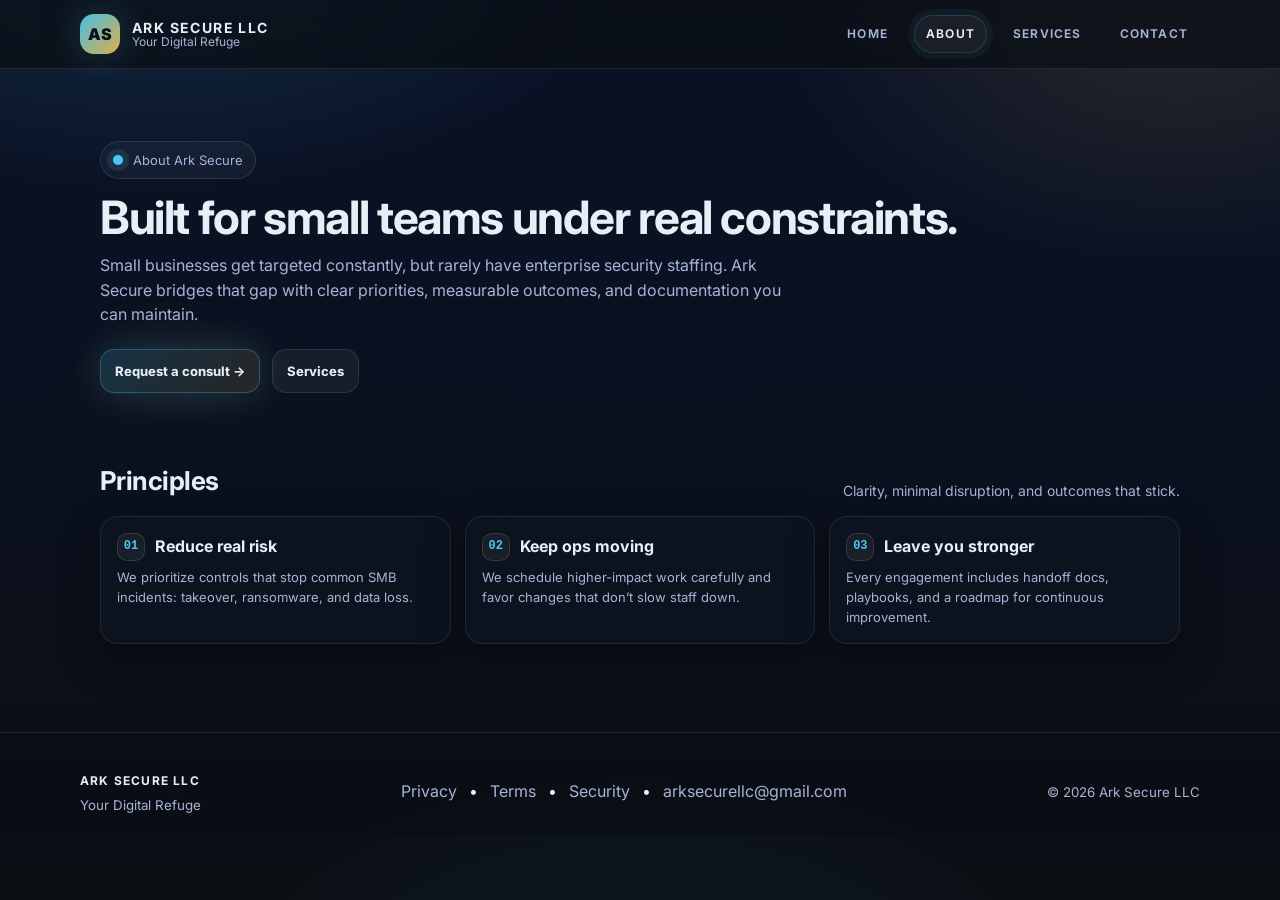
==== about.html @ b8de1283 "Add files via upload" ====
<!DOCTYPE html>
<html lang="en">
<head>
<meta charset="utf-8" />
<meta name="viewport" content="width=device-width, initial-scale=1" />
<link rel="canonical" href="https://arksecure.io/about" />
<meta name="description" content="About Ark Secure LLC — practical cybersecurity for small teams." />

<link rel="apple-touch-icon" sizes="180x180" href="/assets/favicons/apple-touch-icon.png">
<link rel="icon" type="image/png" sizes="32x32" href="/assets/favicons/favicon-32x32.png">
<link rel="icon" type="image/png" sizes="16x16" href="/assets/favicons/favicon-16x16.png">
<link rel="manifest" href="/assets/favicons/site.webmanifest">
<link rel="shortcut icon" href="/assets/favicons/favicon.ico">
<meta name="theme-color" content="#0a1228">

<meta property="og:title" content="Ark Secure LLC | Your Digital Refuge" />
<meta property="og:description" content="Practical cybersecurity for small businesses: assessments, hardening, and incident readiness." />
<meta property="og:type" content="website" />
<meta property="og:url" content="https://arksecure.io/about" />
<meta property="og:image" content="https://arksecure.io/assets/favicons/android-chrome-512x512.png" />

<title>About | Ark Secure LLC</title>
<style>
@import url('https://fonts.googleapis.com/css2?family=Inter:wght@400;500;600;700;800&display=swap');

:root{
  --bg:#0b0f14;
  --bg2:#0a1228;
  --surface:rgba(17,26,58,0.72);
  --surface2:rgba(15,22,32,0.72);
  --text:#e8eef5;
  --muted:#a5b4d6;
  --border:rgba(255,255,255,0.09);

  --teal:#4cc9f0;
  --gold:#f2c14e;

  --shadow2: 0 14px 40px rgba(0,0,0,0.35);
  --radius: 18px;
  --max: 1120px;
  --sans: Inter, system-ui, -apple-system, Segoe UI, Roboto, Helvetica, Arial;
  --mono: ui-monospace, SFMono-Regular, Menlo, Monaco, Consolas, "Liberation Mono", "Courier New", monospace;

  --glow: 0 0 36px rgba(76,201,240,0.18), 0 0 60px rgba(242,193,78,0.10);
}

*{box-sizing:border-box}
html,body{height:100%}
body{
  margin:0;
  font-family:var(--sans);
  background:
    radial-gradient(900px 520px at 12% -10%, rgba(76,201,240,0.16), transparent 55%),
    radial-gradient(820px 520px at 92% 2%, rgba(242,193,78,0.12), transparent 48%),
    radial-gradient(900px 520px at 50% 118%, rgba(76,201,240,0.09), transparent 55%),
    linear-gradient(180deg, var(--bg2), var(--bg));
  color:var(--text);
  line-height:1.55;
}

a{color:inherit}
.container{max-width:var(--max); margin:0 auto; padding:0 20px;}
::selection{background: rgba(76,201,240,0.25);}

.nav{
  position:sticky; top:0; z-index:50;
  background: rgba(11,15,20,0.72);
  backdrop-filter: blur(12px);
  border-bottom: 1px solid var(--border);
}
.nav-inner{
  display:flex; align-items:center; justify-content:space-between;
  padding: 14px 0;
  gap: 14px;
}
.brand{
  display:flex; align-items:center; gap:12px;
  text-decoration:none;
  color: var(--text);
}
.brand .mark{
  width:40px; height:40px;
  border-radius:14px;
  background: linear-gradient(135deg, rgba(76,201,240,0.95), rgba(242,193,78,0.90));
  box-shadow: var(--glow);
  display:grid; place-items:center;
  color:#08101f;
  font-weight:900;
  letter-spacing:-0.02em;
}
.brand .name{display:flex; flex-direction:column; line-height:1.1;}
.brand strong{
  font-size:14px;
  letter-spacing:0.10em;
  text-transform:uppercase;
}
.brand span{font-size:12px;color:var(--muted);}

.nav-links{display:flex; gap:14px; align-items:center;}
.nav-links a{
  text-decoration:none;
  color: var(--muted);
  font-weight: 650;
  font-size: 12px;
  letter-spacing: 0.10em;
  text-transform: uppercase;
  padding: 9px 11px;
  border-radius: 999px;
  border: 1px solid transparent;
  transition: background .12s ease, color .12s ease, border-color .12s ease;
}
.nav-links a:hover{
  color: var(--text);
  background: rgba(255,255,255,0.06);
  border-color: rgba(255,255,255,0.07);
}
.nav-links a[aria-current="page"]{
  color: var(--text);
  background: rgba(255,255,255,0.06);
  border-color: rgba(76,201,240,0.20);
  box-shadow: 0 0 0 6px rgba(76,201,240,0.06);
}

.btn{
  display:inline-flex; align-items:center; gap:10px;
  padding: 11px 14px;
  border-radius: 14px;
  border: 1px solid rgba(255,255,255,0.10);
  background: rgba(255,255,255,0.05);
  color: var(--text);
  text-decoration:none;
  font-weight: 750;
  font-size: 13px;
  transition: transform .10s ease, background .12s ease, border-color .12s ease, box-shadow .12s ease;
  will-change: transform;
}
.btn:hover{
  transform: translateY(-1px);
  background: rgba(255,255,255,0.08);
  border-color: rgba(255,255,255,0.14);
}
.btn.primary{
  border-color: rgba(76,201,240,0.30);
  background: linear-gradient(135deg, rgba(76,201,240,0.18), rgba(242,193,78,0.12));
  box-shadow: var(--glow);
}
.btn.primary:hover{
  border-color: rgba(76,201,240,0.45);
  box-shadow: 0 0 42px rgba(76,201,240,0.22), 0 0 70px rgba(242,193,78,0.14);
}

.hero{padding: 72px 0 34px;}
.kicker{
  display:inline-flex; gap:10px; align-items:center;
  border:1px solid rgba(255,255,255,0.10);
  background: rgba(255,255,255,0.04);
  padding: 8px 12px;
  border-radius: 999px;
  color: var(--muted);
  font-size: 13px;
}
.dot{
  width:10px; height:10px; border-radius:50%;
  background: var(--teal);
  box-shadow: 0 0 0 6px rgba(76,201,240,0.12);
}
h1{
  margin: 14px 0 10px;
  font-size: 46px;
  line-height: 1.08;
  letter-spacing: -0.03em;
}
.subhead{
  margin: 0 0 22px;
  color: var(--muted);
  font-size: 16px;
  max-width: 70ch;
}
.actions{display:flex; gap:12px; flex-wrap:wrap; margin-top: 10px;}

.grid{
  display:grid;
  grid-template-columns: 1.15fr 0.85fr;
  gap: 18px;
  align-items: stretch;
}
.card{
  border:1px solid var(--border);
  background: var(--surface2);
  border-radius: var(--radius);
  box-shadow: var(--shadow2);
  overflow:hidden;
}
.card-pad{padding: 18px;}
.mini-title{
  font-size: 12px;
  color: var(--muted);
  letter-spacing: 0.16em;
  text-transform: uppercase;
  margin:0 0 8px;
}
.list{display:grid; gap:10px;}
.item{
  border:1px solid rgba(255,255,255,0.10);
  background: rgba(255,255,255,0.04);
  border-radius: 14px;
  padding: 12px;
}
.item strong{display:block; font-size: 14px;}
.item span{display:block; color: var(--muted); font-size: 12.5px; margin-top:2px;}

section{padding: 34px 0;}
.section-title{
  display:flex; align-items:flex-end; justify-content:space-between;
  gap: 12px; margin-bottom: 14px;
}
.section-title h2{margin:0; font-size: 26px; letter-spacing: -0.02em;}
.section-title p{margin:0; color: var(--muted); font-size: 14px; max-width: 78ch;}

.grid-3{display:grid; grid-template-columns: repeat(3, 1fr); gap: 14px;}
.service{padding: 16px;}
.service h3{
  margin:0 0 6px;
  font-size: 16px;
  display:flex; align-items:center; gap:10px;
}
.icon{
  width:28px; height:28px;
  border-radius: 10px;
  border: 1px solid rgba(255,255,255,0.12);
  background: rgba(255,255,255,0.05);
  display:grid; place-items:center;
  font-family: var(--mono);
  font-size: 12px;
  color: var(--teal);
}
.service p{margin:0; color: var(--muted); font-size: 13px;}
.service ul{margin:10px 0 0; padding-left:18px; color: var(--muted); font-size: 13px;}
.service li{margin:6px 0;}

hr.sep{border:none;border-top: 1px solid rgba(255,255,255,0.10);margin: 18px 0;}

.form{display:grid; grid-template-columns: 1fr 1fr; gap: 14px;}
label{display:block; font-size:12px; color: var(--muted); margin-bottom:6px;}
input, textarea{
  width:100%;
  padding: 12px 12px;
  border-radius: 14px;
  border: 1px solid rgba(255,255,255,0.12);
  background: rgba(255,255,255,0.04);
  color: var(--text);
  font-family: var(--sans);
  outline: none;
}
textarea{min-height: 140px; resize: vertical;}
input:focus, textarea:focus{
  border-color: rgba(76,201,240,0.45);
  box-shadow: 0 0 0 6px rgba(76,201,240,0.10);
}
.note{font-size:12px; color: var(--muted); margin-top: 10px;}

.footer{
  margin-top: 54px;
  border-top: 1px solid var(--border);
  background: rgba(11,15,20,0.72);
}
.footer-inner{
  padding: 34px 0 18px;
  display:flex; align-items:center; justify-content:space-between;
  gap: 14px; flex-wrap:wrap;
}
.footer strong{letter-spacing:0.10em; text-transform:uppercase; font-size:12px;}
.footer small{color: var(--muted);}
.footer-links{display:flex; gap:12px; flex-wrap:wrap;}
.footer-links a{color: var(--muted); text-decoration:none;}
.footer-links a:hover{color: var(--text); text-decoration:underline;}

/* Animations */
.reveal{opacity:0; transform: translateY(10px);}
.reveal.is-visible{opacity:1; transform: translateY(0); transition: opacity .6s ease, transform .6s ease;}
@media (prefers-reduced-motion: reduce){
  .reveal{opacity:1; transform:none;}
  .btn{transition:none}
}

/* Responsive */
@media (max-width: 920px){
  .grid{grid-template-columns: 1fr;}
  h1{font-size: 38px;}
  .grid-3{grid-template-columns: 1fr;}
  .form{grid-template-columns: 1fr;}
  .nav-links{display:none;}
}
</style>
</head>
<body>
<header class="nav">
  <div class="container nav-inner">
    <a class="brand" href="/index.html" aria-label="Ark Secure LLC">
      <div class="mark">AS</div>
      <div class="name">
        <strong>ARK SECURE LLC</strong>
        <span>Your Digital Refuge</span>
      </div>
    </a>

    <nav class="nav-links" aria-label="Primary">
      <a href="/index.html">Home</a>
      <a href="/about.html" aria-current="page">About</a>
      <a href="/services.html">Services</a>
      <a href="/contact.html">Contact</a>
    </nav>
  </div>
</header>
<main>

<section class="hero">
  <div class="container">
    <div class="kicker reveal"><span class="dot"></span> About Ark Secure</div>
    <h1 class="reveal">Built for small teams under real constraints.</h1>
    <p class="subhead reveal">
      Small businesses get targeted constantly, but rarely have enterprise security staffing.
      Ark Secure bridges that gap with clear priorities, measurable outcomes, and documentation you can maintain.
    </p>
    <div class="actions reveal">
      <a class="btn primary" href="/contact.html">Request a consult →</a>
      <a class="btn" href="/services.html">Services</a>
    </div>
  </div>
</section>

<section>
  <div class="container">
    <div class="section-title reveal">
      <h2>Principles</h2>
      <p>Clarity, minimal disruption, and outcomes that stick.</p>
    </div>

    <div class="grid-3">
      <div class="card service reveal">
        <h3><span class="icon">01</span> Reduce real risk</h3>
        <p>We prioritize controls that stop common SMB incidents: takeover, ransomware, and data loss.</p>
      </div>
      <div class="card service reveal">
        <h3><span class="icon">02</span> Keep ops moving</h3>
        <p>We schedule higher-impact work carefully and favor changes that don’t slow staff down.</p>
      </div>
      <div class="card service reveal">
        <h3><span class="icon">03</span> Leave you stronger</h3>
        <p>Every engagement includes handoff docs, playbooks, and a roadmap for continuous improvement.</p>
      </div>
    </div>
  </div>
</section>

</main>
<footer class="footer">
  <div class="container footer-inner">
    <div>
      <strong>ARK SECURE LLC</strong><br>
      <small>Your Digital Refuge</small>
    </div>

    <div class="footer-links">
      <a href="/privacy.html">Privacy</a>
      <span aria-hidden="true">•</span>
      <a href="/terms.html">Terms</a>
      <span aria-hidden="true">•</span>
      <a href="/security.html">Security</a>
      <span aria-hidden="true">•</span>
      <a href="mailto:arksecurellc@gmail.com">arksecurellc@gmail.com</a>
    </div>

    <small>© 2026 Ark Secure LLC</small>
  </div>
</footer>
<script>
(() => {
  const els = document.querySelectorAll('.reveal');
  if (!('IntersectionObserver' in window)) {
    els.forEach(el => el.classList.add('is-visible'));
    return;
  }
  const io = new IntersectionObserver((entries) => {
    entries.forEach(e => {
      if (e.isIntersecting) e.target.classList.add('is-visible');
    });
  }, { threshold: 0.12 });
  els.forEach(el => io.observe(el));
})();
</script>
</body>
</html>
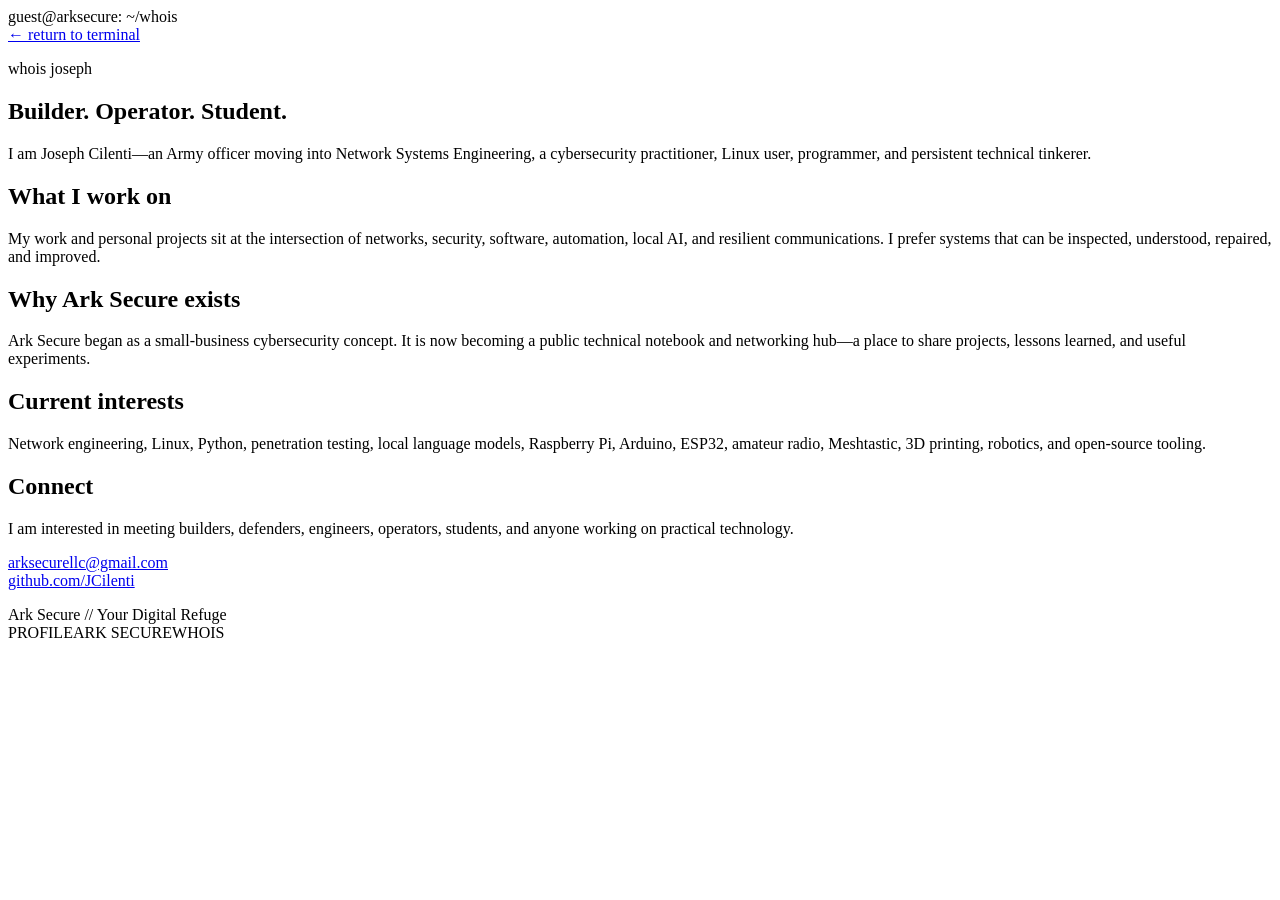
==== commit b24c18e8: "Deleted old files, added new" ====
--- a/about.html
+++ b/about.html
@@ -1,393 +1,2 @@
-<!DOCTYPE html>
-<html lang="en">
-<head>
-<meta charset="utf-8" />
-<meta name="viewport" content="width=device-width, initial-scale=1" />
-<link rel="canonical" href="https://arksecure.io/about" />
-<meta name="description" content="About Ark Secure LLC — practical cybersecurity for small teams." />
-
-<link rel="apple-touch-icon" sizes="180x180" href="/assets/favicons/apple-touch-icon.png">
-<link rel="icon" type="image/png" sizes="32x32" href="/assets/favicons/favicon-32x32.png">
-<link rel="icon" type="image/png" sizes="16x16" href="/assets/favicons/favicon-16x16.png">
-<link rel="manifest" href="/assets/favicons/site.webmanifest">
-<link rel="shortcut icon" href="/assets/favicons/favicon.ico">
-<meta name="theme-color" content="#0a1228">
-
-<meta property="og:title" content="Ark Secure LLC | Your Digital Refuge" />
-<meta property="og:description" content="Practical cybersecurity for small businesses: assessments, hardening, and incident readiness." />
-<meta property="og:type" content="website" />
-<meta property="og:url" content="https://arksecure.io/about" />
-<meta property="og:image" content="https://arksecure.io/assets/favicons/android-chrome-512x512.png" />
-
-<title>About | Ark Secure LLC</title>
-<style>
-@import url('https://fonts.googleapis.com/css2?family=Inter:wght@400;500;600;700;800&display=swap');
-
-:root{
-  --bg:#0b0f14;
-  --bg2:#0a1228;
-  --surface:rgba(17,26,58,0.72);
-  --surface2:rgba(15,22,32,0.72);
-  --text:#e8eef5;
-  --muted:#a5b4d6;
-  --border:rgba(255,255,255,0.09);
-
-  --teal:#4cc9f0;
-  --gold:#f2c14e;
-
-  --shadow2: 0 14px 40px rgba(0,0,0,0.35);
-  --radius: 18px;
-  --max: 1120px;
-  --sans: Inter, system-ui, -apple-system, Segoe UI, Roboto, Helvetica, Arial;
-  --mono: ui-monospace, SFMono-Regular, Menlo, Monaco, Consolas, "Liberation Mono", "Courier New", monospace;
-
-  --glow: 0 0 36px rgba(76,201,240,0.18), 0 0 60px rgba(242,193,78,0.10);
-}
-
-*{box-sizing:border-box}
-html,body{height:100%}
-body{
-  margin:0;
-  font-family:var(--sans);
-  background:
-    radial-gradient(900px 520px at 12% -10%, rgba(76,201,240,0.16), transparent 55%),
-    radial-gradient(820px 520px at 92% 2%, rgba(242,193,78,0.12), transparent 48%),
-    radial-gradient(900px 520px at 50% 118%, rgba(76,201,240,0.09), transparent 55%),
-    linear-gradient(180deg, var(--bg2), var(--bg));
-  color:var(--text);
-  line-height:1.55;
-}
-
-a{color:inherit}
-.container{max-width:var(--max); margin:0 auto; padding:0 20px;}
-::selection{background: rgba(76,201,240,0.25);}
-
-.nav{
-  position:sticky; top:0; z-index:50;
-  background: rgba(11,15,20,0.72);
-  backdrop-filter: blur(12px);
-  border-bottom: 1px solid var(--border);
-}
-.nav-inner{
-  display:flex; align-items:center; justify-content:space-between;
-  padding: 14px 0;
-  gap: 14px;
-}
-.brand{
-  display:flex; align-items:center; gap:12px;
-  text-decoration:none;
-  color: var(--text);
-}
-.brand .mark{
-  width:40px; height:40px;
-  border-radius:14px;
-  background: linear-gradient(135deg, rgba(76,201,240,0.95), rgba(242,193,78,0.90));
-  box-shadow: var(--glow);
-  display:grid; place-items:center;
-  color:#08101f;
-  font-weight:900;
-  letter-spacing:-0.02em;
-}
-.brand .name{display:flex; flex-direction:column; line-height:1.1;}
-.brand strong{
-  font-size:14px;
-  letter-spacing:0.10em;
-  text-transform:uppercase;
-}
-.brand span{font-size:12px;color:var(--muted);}
-
-.nav-links{display:flex; gap:14px; align-items:center;}
-.nav-links a{
-  text-decoration:none;
-  color: var(--muted);
-  font-weight: 650;
-  font-size: 12px;
-  letter-spacing: 0.10em;
-  text-transform: uppercase;
-  padding: 9px 11px;
-  border-radius: 999px;
-  border: 1px solid transparent;
-  transition: background .12s ease, color .12s ease, border-color .12s ease;
-}
-.nav-links a:hover{
-  color: var(--text);
-  background: rgba(255,255,255,0.06);
-  border-color: rgba(255,255,255,0.07);
-}
-.nav-links a[aria-current="page"]{
-  color: var(--text);
-  background: rgba(255,255,255,0.06);
-  border-color: rgba(76,201,240,0.20);
-  box-shadow: 0 0 0 6px rgba(76,201,240,0.06);
-}
-
-.btn{
-  display:inline-flex; align-items:center; gap:10px;
-  padding: 11px 14px;
-  border-radius: 14px;
-  border: 1px solid rgba(255,255,255,0.10);
-  background: rgba(255,255,255,0.05);
-  color: var(--text);
-  text-decoration:none;
-  font-weight: 750;
-  font-size: 13px;
-  transition: transform .10s ease, background .12s ease, border-color .12s ease, box-shadow .12s ease;
-  will-change: transform;
-}
-.btn:hover{
-  transform: translateY(-1px);
-  background: rgba(255,255,255,0.08);
-  border-color: rgba(255,255,255,0.14);
-}
-.btn.primary{
-  border-color: rgba(76,201,240,0.30);
-  background: linear-gradient(135deg, rgba(76,201,240,0.18), rgba(242,193,78,0.12));
-  box-shadow: var(--glow);
-}
-.btn.primary:hover{
-  border-color: rgba(76,201,240,0.45);
-  box-shadow: 0 0 42px rgba(76,201,240,0.22), 0 0 70px rgba(242,193,78,0.14);
-}
-
-.hero{padding: 72px 0 34px;}
-.kicker{
-  display:inline-flex; gap:10px; align-items:center;
-  border:1px solid rgba(255,255,255,0.10);
-  background: rgba(255,255,255,0.04);
-  padding: 8px 12px;
-  border-radius: 999px;
-  color: var(--muted);
-  font-size: 13px;
-}
-.dot{
-  width:10px; height:10px; border-radius:50%;
-  background: var(--teal);
-  box-shadow: 0 0 0 6px rgba(76,201,240,0.12);
-}
-h1{
-  margin: 14px 0 10px;
-  font-size: 46px;
-  line-height: 1.08;
-  letter-spacing: -0.03em;
-}
-.subhead{
-  margin: 0 0 22px;
-  color: var(--muted);
-  font-size: 16px;
-  max-width: 70ch;
-}
-.actions{display:flex; gap:12px; flex-wrap:wrap; margin-top: 10px;}
-
-.grid{
-  display:grid;
-  grid-template-columns: 1.15fr 0.85fr;
-  gap: 18px;
-  align-items: stretch;
-}
-.card{
-  border:1px solid var(--border);
-  background: var(--surface2);
-  border-radius: var(--radius);
-  box-shadow: var(--shadow2);
-  overflow:hidden;
-}
-.card-pad{padding: 18px;}
-.mini-title{
-  font-size: 12px;
-  color: var(--muted);
-  letter-spacing: 0.16em;
-  text-transform: uppercase;
-  margin:0 0 8px;
-}
-.list{display:grid; gap:10px;}
-.item{
-  border:1px solid rgba(255,255,255,0.10);
-  background: rgba(255,255,255,0.04);
-  border-radius: 14px;
-  padding: 12px;
-}
-.item strong{display:block; font-size: 14px;}
-.item span{display:block; color: var(--muted); font-size: 12.5px; margin-top:2px;}
-
-section{padding: 34px 0;}
-.section-title{
-  display:flex; align-items:flex-end; justify-content:space-between;
-  gap: 12px; margin-bottom: 14px;
-}
-.section-title h2{margin:0; font-size: 26px; letter-spacing: -0.02em;}
-.section-title p{margin:0; color: var(--muted); font-size: 14px; max-width: 78ch;}
-
-.grid-3{display:grid; grid-template-columns: repeat(3, 1fr); gap: 14px;}
-.service{padding: 16px;}
-.service h3{
-  margin:0 0 6px;
-  font-size: 16px;
-  display:flex; align-items:center; gap:10px;
-}
-.icon{
-  width:28px; height:28px;
-  border-radius: 10px;
-  border: 1px solid rgba(255,255,255,0.12);
-  background: rgba(255,255,255,0.05);
-  display:grid; place-items:center;
-  font-family: var(--mono);
-  font-size: 12px;
-  color: var(--teal);
-}
-.service p{margin:0; color: var(--muted); font-size: 13px;}
-.service ul{margin:10px 0 0; padding-left:18px; color: var(--muted); font-size: 13px;}
-.service li{margin:6px 0;}
-
-hr.sep{border:none;border-top: 1px solid rgba(255,255,255,0.10);margin: 18px 0;}
-
-.form{display:grid; grid-template-columns: 1fr 1fr; gap: 14px;}
-label{display:block; font-size:12px; color: var(--muted); margin-bottom:6px;}
-input, textarea{
-  width:100%;
-  padding: 12px 12px;
-  border-radius: 14px;
-  border: 1px solid rgba(255,255,255,0.12);
-  background: rgba(255,255,255,0.04);
-  color: var(--text);
-  font-family: var(--sans);
-  outline: none;
-}
-textarea{min-height: 140px; resize: vertical;}
-input:focus, textarea:focus{
-  border-color: rgba(76,201,240,0.45);
-  box-shadow: 0 0 0 6px rgba(76,201,240,0.10);
-}
-.note{font-size:12px; color: var(--muted); margin-top: 10px;}
-
-.footer{
-  margin-top: 54px;
-  border-top: 1px solid var(--border);
-  background: rgba(11,15,20,0.72);
-}
-.footer-inner{
-  padding: 34px 0 18px;
-  display:flex; align-items:center; justify-content:space-between;
-  gap: 14px; flex-wrap:wrap;
-}
-.footer strong{letter-spacing:0.10em; text-transform:uppercase; font-size:12px;}
-.footer small{color: var(--muted);}
-.footer-links{display:flex; gap:12px; flex-wrap:wrap;}
-.footer-links a{color: var(--muted); text-decoration:none;}
-.footer-links a:hover{color: var(--text); text-decoration:underline;}
-
-/* Animations */
-.reveal{opacity:0; transform: translateY(10px);}
-.reveal.is-visible{opacity:1; transform: translateY(0); transition: opacity .6s ease, transform .6s ease;}
-@media (prefers-reduced-motion: reduce){
-  .reveal{opacity:1; transform:none;}
-  .btn{transition:none}
-}
-
-/* Responsive */
-@media (max-width: 920px){
-  .grid{grid-template-columns: 1fr;}
-  h1{font-size: 38px;}
-  .grid-3{grid-template-columns: 1fr;}
-  .form{grid-template-columns: 1fr;}
-  .nav-links{display:none;}
-}
-</style>
-</head>
-<body>
-<header class="nav">
-  <div class="container nav-inner">
-    <a class="brand" href="/index.html" aria-label="Ark Secure LLC">
-      <div class="mark">AS</div>
-      <div class="name">
-        <strong>ARK SECURE LLC</strong>
-        <span>Your Digital Refuge</span>
-      </div>
-    </a>
-
-    <nav class="nav-links" aria-label="Primary">
-      <a href="/index.html">Home</a>
-      <a href="/about.html" aria-current="page">About</a>
-      <a href="/services.html">Services</a>
-      <a href="/contact.html">Contact</a>
-    </nav>
-  </div>
-</header>
-<main>
-
-<section class="hero">
-  <div class="container">
-    <div class="kicker reveal"><span class="dot"></span> About Ark Secure</div>
-    <h1 class="reveal">Built for small teams under real constraints.</h1>
-    <p class="subhead reveal">
-      Small businesses get targeted constantly, but rarely have enterprise security staffing.
-      Ark Secure bridges that gap with clear priorities, measurable outcomes, and documentation you can maintain.
-    </p>
-    <div class="actions reveal">
-      <a class="btn primary" href="/contact.html">Request a consult →</a>
-      <a class="btn" href="/services.html">Services</a>
-    </div>
-  </div>
-</section>
-
-<section>
-  <div class="container">
-    <div class="section-title reveal">
-      <h2>Principles</h2>
-      <p>Clarity, minimal disruption, and outcomes that stick.</p>
-    </div>
-
-    <div class="grid-3">
-      <div class="card service reveal">
-        <h3><span class="icon">01</span> Reduce real risk</h3>
-        <p>We prioritize controls that stop common SMB incidents: takeover, ransomware, and data loss.</p>
-      </div>
-      <div class="card service reveal">
-        <h3><span class="icon">02</span> Keep ops moving</h3>
-        <p>We schedule higher-impact work carefully and favor changes that don’t slow staff down.</p>
-      </div>
-      <div class="card service reveal">
-        <h3><span class="icon">03</span> Leave you stronger</h3>
-        <p>Every engagement includes handoff docs, playbooks, and a roadmap for continuous improvement.</p>
-      </div>
-    </div>
-  </div>
-</section>
-
-</main>
-<footer class="footer">
-  <div class="container footer-inner">
-    <div>
-      <strong>ARK SECURE LLC</strong><br>
-      <small>Your Digital Refuge</small>
-    </div>
-
-    <div class="footer-links">
-      <a href="/privacy.html">Privacy</a>
-      <span aria-hidden="true">•</span>
-      <a href="/terms.html">Terms</a>
-      <span aria-hidden="true">•</span>
-      <a href="/security.html">Security</a>
-      <span aria-hidden="true">•</span>
-      <a href="mailto:arksecurellc@gmail.com">arksecurellc@gmail.com</a>
-    </div>
-
-    <small>© 2026 Ark Secure LLC</small>
-  </div>
-</footer>
-<script>
-(() => {
-  const els = document.querySelectorAll('.reveal');
-  if (!('IntersectionObserver' in window)) {
-    els.forEach(el => el.classList.add('is-visible'));
-    return;
-  }
-  const io = new IntersectionObserver((entries) => {
-    entries.forEach(e => {
-      if (e.isIntersecting) e.target.classList.add('is-visible');
-    });
-  }, { threshold: 0.12 });
-  els.forEach(el => io.observe(el));
-})();
-</script>
-</body>
-</html>
+<!doctype html><html lang="en"><head><meta charset="utf-8"><meta name="viewport" content="width=device-width,initial-scale=1"><title>Whois // Ark Secure</title><link rel="icon" href="assets/favicon.svg" type="image/svg+xml"><link rel="stylesheet" href="assets/css/site.css"></head>
+<body class="page"><main class="shell"><header class="window-bar"><div class="window-controls" aria-hidden="true"><span></span><span></span><span></span></div><div class="window-title">guest@arksecure: ~/whois</div></header><article class="content"><a class="back-link" href="index.html">← return to terminal</a><p class="eyebrow">whois joseph</p><h1>Builder. Operator. Student.</h1><p class="lede">I am Joseph Cilenti—an Army officer moving into Network Systems Engineering, a cybersecurity practitioner, Linux user, programmer, and persistent technical tinkerer.</p><div class="content-grid"><section class="card"><h2>What I work on</h2><p>My work and personal projects sit at the intersection of networks, security, software, automation, local AI, and resilient communications. I prefer systems that can be inspected, understood, repaired, and improved.</p></section><section class="card"><h2>Why Ark Secure exists</h2><p>Ark Secure began as a small-business cybersecurity concept. It is now becoming a public technical notebook and networking hub—a place to share projects, lessons learned, and useful experiments.</p></section><section class="card"><h2>Current interests</h2><p>Network engineering, Linux, Python, penetration testing, local language models, Raspberry Pi, Arduino, ESP32, amateur radio, Meshtastic, 3D printing, robotics, and open-source tooling.</p></section><section class="card"><h2>Connect</h2><p>I am interested in meeting builders, defenders, engineers, operators, students, and anyone working on practical technology.</p><p><a href="mailto:arksecurellc@gmail.com?subject=Connecting%20through%20Ark%20Secure">arksecurellc@gmail.com</a><br><a href="https://github.com/JCilenti" target="_blank" rel="noopener noreferrer">github.com/JCilenti</a></p></section></div><footer class="page-footer">Ark Secure // Your Digital Refuge</footer></article><div class="status-bar"><span><span class="status-dot"></span> PROFILE</span><span>ARK SECURE</span><span>WHOIS</span></div></main></body></html>
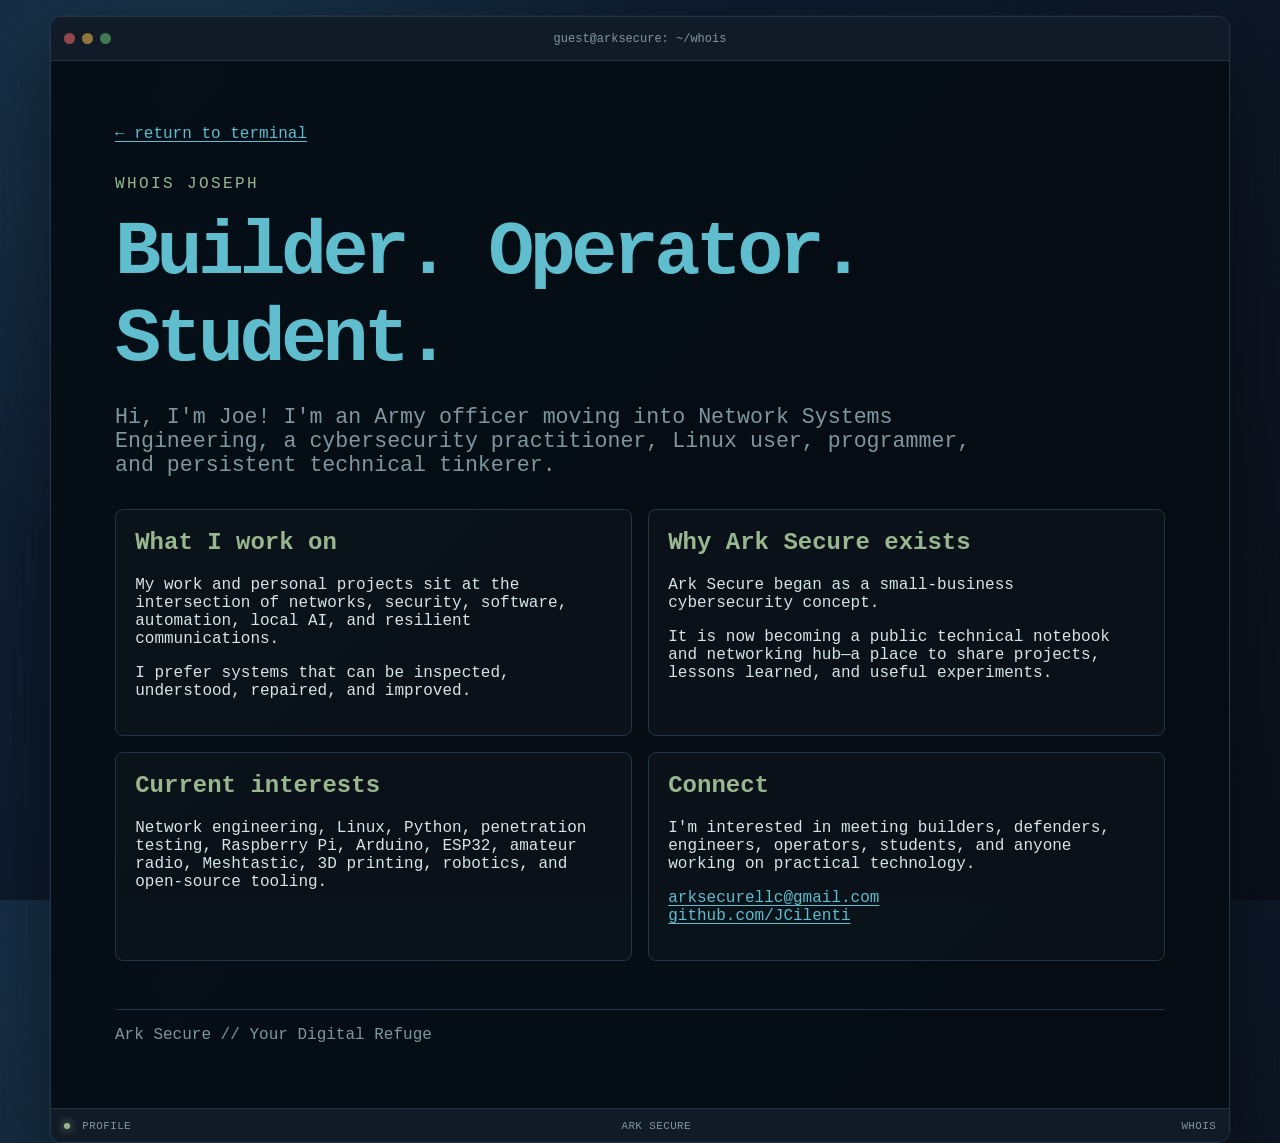
==== commit 5873e458: "Cleaned up about page formatting" ====
--- a/about.html
+++ b/about.html
@@ -1,2 +1,188 @@
-<!doctype html><html lang="en"><head><meta charset="utf-8"><meta name="viewport" content="width=device-width,initial-scale=1"><title>Whois // Ark Secure</title><link rel="icon" href="assets/favicon.svg" type="image/svg+xml"><link rel="stylesheet" href="assets/css/site.css"></head>
-<body class="page"><main class="shell"><header class="window-bar"><div class="window-controls" aria-hidden="true"><span></span><span></span><span></span></div><div class="window-title">guest@arksecure: ~/whois</div></header><article class="content"><a class="back-link" href="index.html">← return to terminal</a><p class="eyebrow">whois joseph</p><h1>Builder. Operator. Student.</h1><p class="lede">I am Joseph Cilenti—an Army officer moving into Network Systems Engineering, a cybersecurity practitioner, Linux user, programmer, and persistent technical tinkerer.</p><div class="content-grid"><section class="card"><h2>What I work on</h2><p>My work and personal projects sit at the intersection of networks, security, software, automation, local AI, and resilient communications. I prefer systems that can be inspected, understood, repaired, and improved.</p></section><section class="card"><h2>Why Ark Secure exists</h2><p>Ark Secure began as a small-business cybersecurity concept. It is now becoming a public technical notebook and networking hub—a place to share projects, lessons learned, and useful experiments.</p></section><section class="card"><h2>Current interests</h2><p>Network engineering, Linux, Python, penetration testing, local language models, Raspberry Pi, Arduino, ESP32, amateur radio, Meshtastic, 3D printing, robotics, and open-source tooling.</p></section><section class="card"><h2>Connect</h2><p>I am interested in meeting builders, defenders, engineers, operators, students, and anyone working on practical technology.</p><p><a href="mailto:arksecurellc@gmail.com?subject=Connecting%20through%20Ark%20Secure">arksecurellc@gmail.com</a><br><a href="https://github.com/JCilenti" target="_blank" rel="noopener noreferrer">github.com/JCilenti</a></p></section></div><footer class="page-footer">Ark Secure // Your Digital Refuge</footer></article><div class="status-bar"><span><span class="status-dot"></span> PROFILE</span><span>ARK SECURE</span><span>WHOIS</span></div></main></body></html>
+<!doctype html>
+<html lang="en">
+
+<head>
+    <meta charset="utf-8">
+    <meta name="viewport" content="width=device-width, initial-scale=1">
+
+    <title>Whois // Ark Secure</title>
+
+    <link
+        rel="icon"
+        href="assets/favicon.svg"
+        type="image/svg+xml"
+    >
+
+    <link
+        rel="stylesheet"
+        href="assets/css/site.css"
+    >
+</head>
+
+<body class="page">
+
+    <main class="shell">
+
+        <!-- Terminal Window Header -->
+        <header class="window-bar">
+
+            <div class="window-controls" aria-hidden="true">
+                <span></span>
+                <span></span>
+                <span></span>
+            </div>
+
+            <div class="window-title">
+                guest@arksecure: ~/whois
+            </div>
+
+        </header>
+
+
+        <!-- Main Page Content -->
+        <article class="content">
+
+            <a class="back-link" href="index.html">
+                ← return to terminal
+            </a>
+
+            <p class="eyebrow">
+                whois joseph
+            </p>
+
+            <h1>
+                Builder. Operator. Student.
+            </h1>
+
+            <p class="lede">
+                Hi, I'm Joe! I'm an Army officer moving into Network Systems
+                Engineering, a cybersecurity practitioner, Linux user,
+                programmer, and persistent technical tinkerer.
+            </p>
+
+
+            <!-- Information Cards -->
+            <div class="content-grid">
+
+                <!-- What I Work On -->
+                <section class="card">
+
+                    <h2>What I work on</h2>
+
+                    <p>
+                        My work and personal projects sit at the intersection
+                        of networks, security, software, automation, local AI,
+                        and resilient communications.
+                    </p>
+
+                    <p>
+                        I prefer systems that can be inspected, understood,
+                        repaired, and improved.
+                    </p>
+
+                </section>
+
+
+                <!-- Ark Secure -->
+                <section class="card">
+
+                    <h2>Why Ark Secure exists</h2>
+
+                    <p>
+                        Ark Secure began as a small-business cybersecurity
+                        concept.
+                    </p>
+
+                    <p>
+                        It is now becoming a public technical notebook and
+                        networking hub—a place to share projects, lessons
+                        learned, and useful experiments.
+                    </p>
+
+                </section>
+
+
+                <!-- Current Interests -->
+                <section class="card">
+
+                    <h2>Current interests</h2>
+
+                    <p>
+                        Network engineering,
+                        Linux,
+                        Python,
+                        penetration testing,
+                        Raspberry Pi,
+                        Arduino,
+                        ESP32,
+                        amateur radio,
+                        Meshtastic,
+                        3D printing,
+                        robotics,
+                        and open-source tooling.
+                    </p>
+
+                </section>
+
+
+                <!-- Contact Information -->
+                <section class="card">
+
+                    <h2>Connect</h2>
+
+                    <p>
+                        I'm interested in meeting builders, defenders,
+                        engineers, operators, students, and anyone working
+                        on practical technology.
+                    </p>
+
+                    <p>
+                        <a
+                            href="mailto:arksecurellc@gmail.com?subject=Connecting%20through%20Ark%20Secure"
+                        >
+                            arksecurellc@gmail.com
+                        </a>
+
+                        <br>
+
+                        <a
+                            href="https://github.com/JCilenti"
+                            target="_blank"
+                            rel="noopener noreferrer"
+                        >
+                            github.com/JCilenti
+                        </a>
+                    </p>
+
+                </section>
+
+            </div>
+
+
+            <!-- Footer -->
+            <footer class="page-footer">
+                Ark Secure // Your Digital Refuge
+            </footer>
+
+        </article>
+
+
+        <!-- Terminal Status Bar -->
+        <div class="status-bar">
+
+            <span>
+                <span class="status-dot"></span>
+                PROFILE
+            </span>
+
+            <span>ARK SECURE</span>
+
+            <span>WHOIS</span>
+
+        </div>
+
+    </main>
+
+</body>
+
+</html>
--- a/assets/css/site.css
+++ b/assets/css/site.css
@@ -0,0 +1,22 @@
+:root {
+  --bg-start:#10233a; --bg-end:#0b0f18; --panel:rgba(5,12,20,.94);
+  --panel-2:#111b27; --line:#213547; --text:#d7e5e7; --muted:#7f96a0;
+  --cyan:#5fbdce; --green:#99b78f; --error:#ff7b86; --shadow:rgba(0,0,0,.45);
+  color-scheme:dark;
+}
+:root.light-theme {
+  --bg-start:#d9e7e8; --bg-end:#a9bcc1; --panel:rgba(245,250,250,.96);
+  --panel-2:#e5eeee; --line:#a7bdc3; --text:#16262c; --muted:#536b73;
+  --cyan:#176f82; --green:#466f39; --error:#a52b38; --shadow:rgba(10,35,45,.2);
+  color-scheme:light;
+}
+*{box-sizing:border-box} html,body{height:100%} body{margin:0;overflow:hidden;background:radial-gradient(circle at 15% 10%,rgba(95,189,206,.13),transparent 35%),linear-gradient(135deg,var(--bg-start),var(--bg-end));color:var(--text);font-family:"SFMono-Regular",Consolas,"Liberation Mono",Menlo,monospace}
+a{color:var(--cyan);text-underline-offset:.2em} a:hover{color:var(--green)} button,input{font:inherit}.skip-link{position:fixed;left:1rem;top:-4rem;z-index:10;background:var(--text);color:var(--panel);padding:.6rem 1rem}.skip-link:focus{top:1rem}.sr-only{position:absolute;width:1px;height:1px;padding:0;margin:-1px;overflow:hidden;clip:rect(0,0,0,0);white-space:nowrap;border:0}.noise{position:fixed;inset:0;pointer-events:none;opacity:.035;background-image:url("data:image/svg+xml,%3Csvg viewBox='0 0 120 120' xmlns='http://www.w3.org/2000/svg'%3E%3Cfilter id='n'%3E%3CfeTurbulence type='fractalNoise' baseFrequency='.9' numOctaves='3' stitchTiles='stitch'/%3E%3C/filter%3E%3Crect width='100%25' height='100%25' filter='url(%23n)' opacity='.7'/%3E%3C/svg%3E")}
+.shell{width:min(1180px,calc(100% - 2rem));height:min(820px,calc(100% - 2rem));margin:1rem auto;border:1px solid var(--line);border-radius:12px;overflow:hidden;display:grid;grid-template-rows:44px 1fr 34px;background:var(--panel);box-shadow:0 28px 80px var(--shadow),0 0 0 1px rgba(255,255,255,.03)}
+.window-bar,.status-bar{display:flex;align-items:center;background:var(--panel-2);border-color:var(--line)}.window-bar{border-bottom:1px solid var(--line);padding:0 .8rem;position:relative}.window-controls{display:flex;gap:.45rem}.window-controls span{width:11px;height:11px;border-radius:50%;background:var(--muted);opacity:.55}.window-controls span:first-child{background:#ff6b6b}.window-controls span:nth-child(2){background:#f5c451}.window-controls span:nth-child(3){background:#66c879}.window-title{position:absolute;left:50%;transform:translateX(-50%);font-size:.75rem;color:var(--muted);white-space:nowrap}.utility-button{margin-left:auto;border:1px solid var(--line);background:transparent;color:var(--muted);border-radius:5px;padding:.25rem .5rem;cursor:pointer}.utility-button:hover{color:var(--text);border-color:var(--cyan)}
+.terminal{overflow:auto;padding:clamp(1rem,3vw,2.25rem);scrollbar-color:var(--line) transparent;line-height:1.55}.output-block{margin:0 0 1.1rem}.output-block p{margin:.45rem 0;max-width:80ch}.welcome{padding-bottom:1rem;border-bottom:1px dashed var(--line)}.ascii-banner{color:var(--cyan);font-weight:700;line-height:1.15;font-size:clamp(.46rem,1.25vw,.92rem);white-space:pre;overflow:hidden;margin:0 0 1.2rem;text-shadow:0 0 18px rgba(95,189,206,.24)}.prompt-line,.echo{display:flex;align-items:baseline;gap:0;white-space:nowrap}.prompt-user{color:var(--green);font-weight:700}.prompt-separator,.prompt-symbol{color:var(--text)}.prompt-path{color:var(--cyan);font-weight:700}.prompt-symbol{margin-right:.55rem}.prompt-line input{flex:1;min-width:0;border:0;outline:0;background:transparent;color:var(--text);caret-color:var(--cyan);padding:0}.muted{color:var(--muted)}.error{color:var(--error)}code{color:var(--green);background:var(--panel-2);padding:.08rem .32rem;border-radius:4px}.inline-command{border:0;background:none;padding:0;color:var(--cyan);text-decoration:underline;text-underline-offset:.2em;cursor:pointer}.inline-command:hover{color:var(--green)}
+.command-grid{display:grid;grid-template-columns:minmax(7rem,10rem) 1fr;gap:.3rem 1rem;max-width:64rem}.command-grid>span:nth-child(odd){color:var(--green);font-weight:700}.terminal-list{padding-left:1.3rem}.terminal-list li::marker{color:var(--cyan)}.project-list{display:grid;gap:.8rem;max-width:70rem}.project-list article{display:grid;grid-template-columns:3rem 1fr;gap:.75rem;padding:.8rem;border:1px solid var(--line);border-radius:7px;background:rgba(255,255,255,.018)}.project-list h3,.project-detail h3{margin:0;color:var(--green);font-size:1rem}.project-list p{margin:.2rem 0}.project-number{color:var(--cyan)}.history-list{padding-left:3rem}.history-list li::marker{color:var(--muted)}.mini-fetch{color:var(--green)}
+.status-bar{justify-content:space-between;border-top:1px solid var(--line);padding:0 .8rem;color:var(--muted);font-size:.68rem;letter-spacing:.04em}.status-dot{display:inline-block;width:6px;height:6px;border-radius:50%;background:var(--green);box-shadow:0 0 8px var(--green);margin-right:.35rem}.noscript{position:fixed;inset:auto 1rem 1rem;background:var(--panel);padding:1rem;border:1px solid var(--line)}
+.page{overflow:auto}.page .shell{height:auto;min-height:calc(100% - 2rem)}.content{padding:clamp(1.25rem,5vw,4rem);overflow:auto}.content h1{font-size:clamp(2rem,6vw,5rem);margin:.1em 0;color:var(--cyan);letter-spacing:-.06em}.eyebrow{color:var(--green);text-transform:uppercase;letter-spacing:.15em}.lede{font-size:clamp(1rem,2vw,1.35rem);max-width:68ch;color:var(--muted)}.content-grid{display:grid;grid-template-columns:1fr 1fr;gap:1rem;margin-top:2rem}.card{border:1px solid var(--line);background:rgba(255,255,255,.018);padding:1.2rem;border-radius:8px}.card h2{color:var(--green);margin-top:0}.back-link{display:inline-block;margin-bottom:1rem}.page-footer{margin-top:3rem;padding-top:1rem;border-top:1px solid var(--line);color:var(--muted)}
+@media(max-width:700px){body{overflow:hidden}.shell{width:100%;height:100%;margin:0;border:0;border-radius:0}.window-title{display:none}.status-bar span:nth-child(2){display:none}.terminal{padding:1rem}.ascii-banner{font-size:clamp(.38rem,1.75vw,.62rem)}.command-grid{grid-template-columns:6.5rem 1fr;font-size:.85rem}.content-grid{grid-template-columns:1fr}.page .shell{min-height:100%}}
+@media(prefers-reduced-motion:no-preference){.status-dot{animation:pulse 2s infinite}@keyframes pulse{50%{opacity:.35}}}
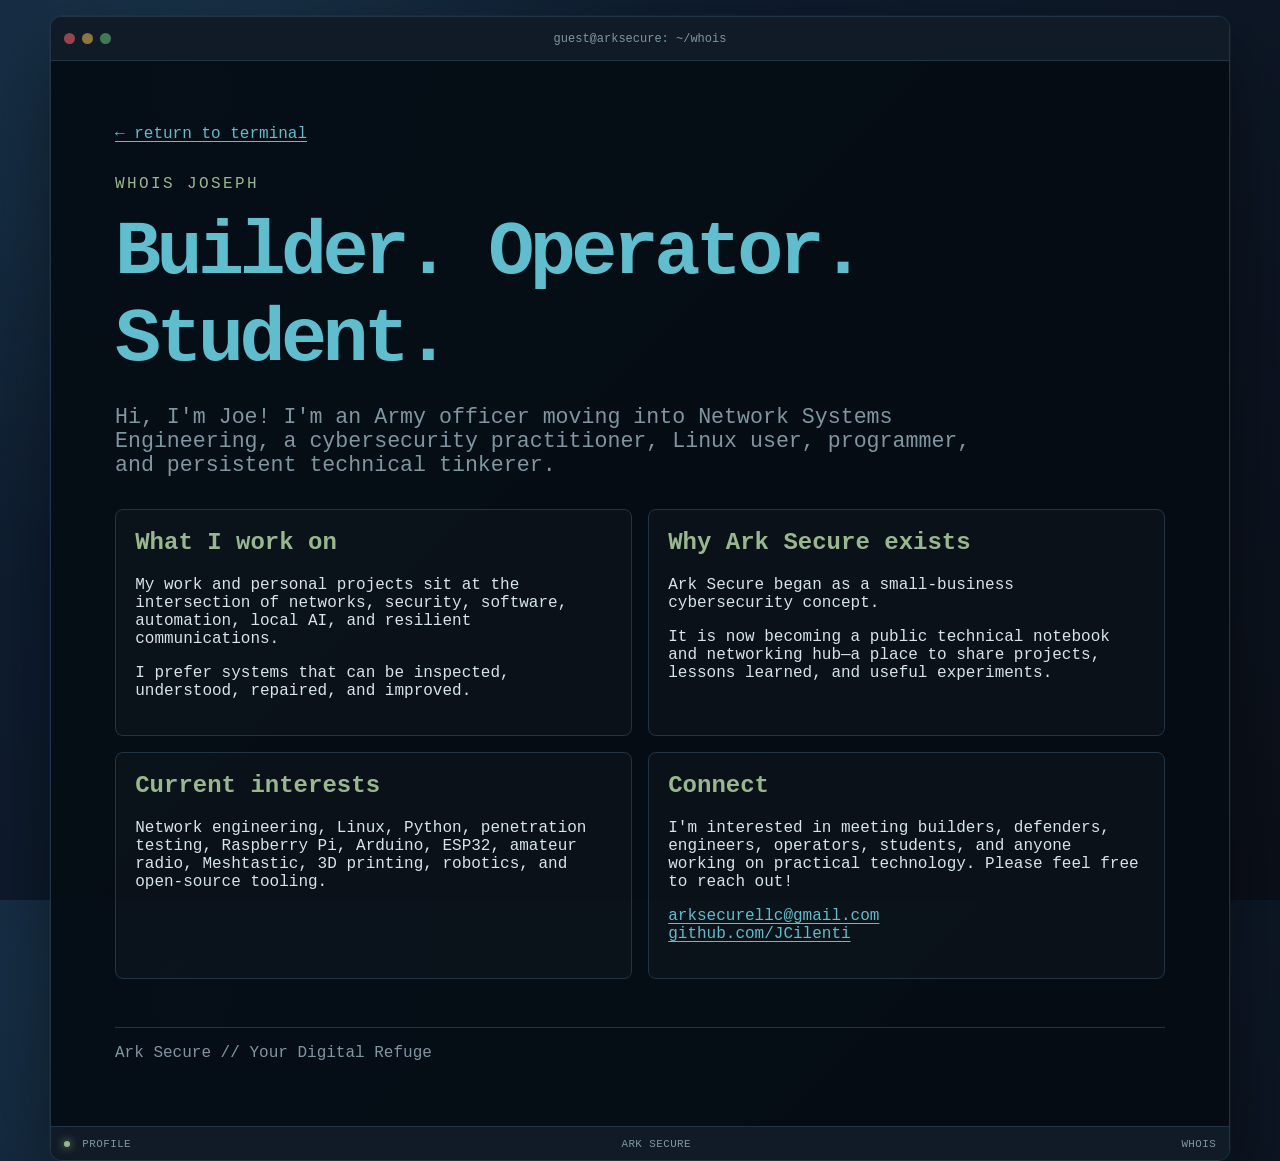
==== commit 4a74c059: "cleaning up code" ====
--- a/about.html
+++ b/about.html
@@ -133,7 +133,7 @@
                     <p>
                         I'm interested in meeting builders, defenders,
                         engineers, operators, students, and anyone working
-                        on practical technology.
+                        on practical technology. Please feel free to reach out!
                     </p>
 
                     <p>
